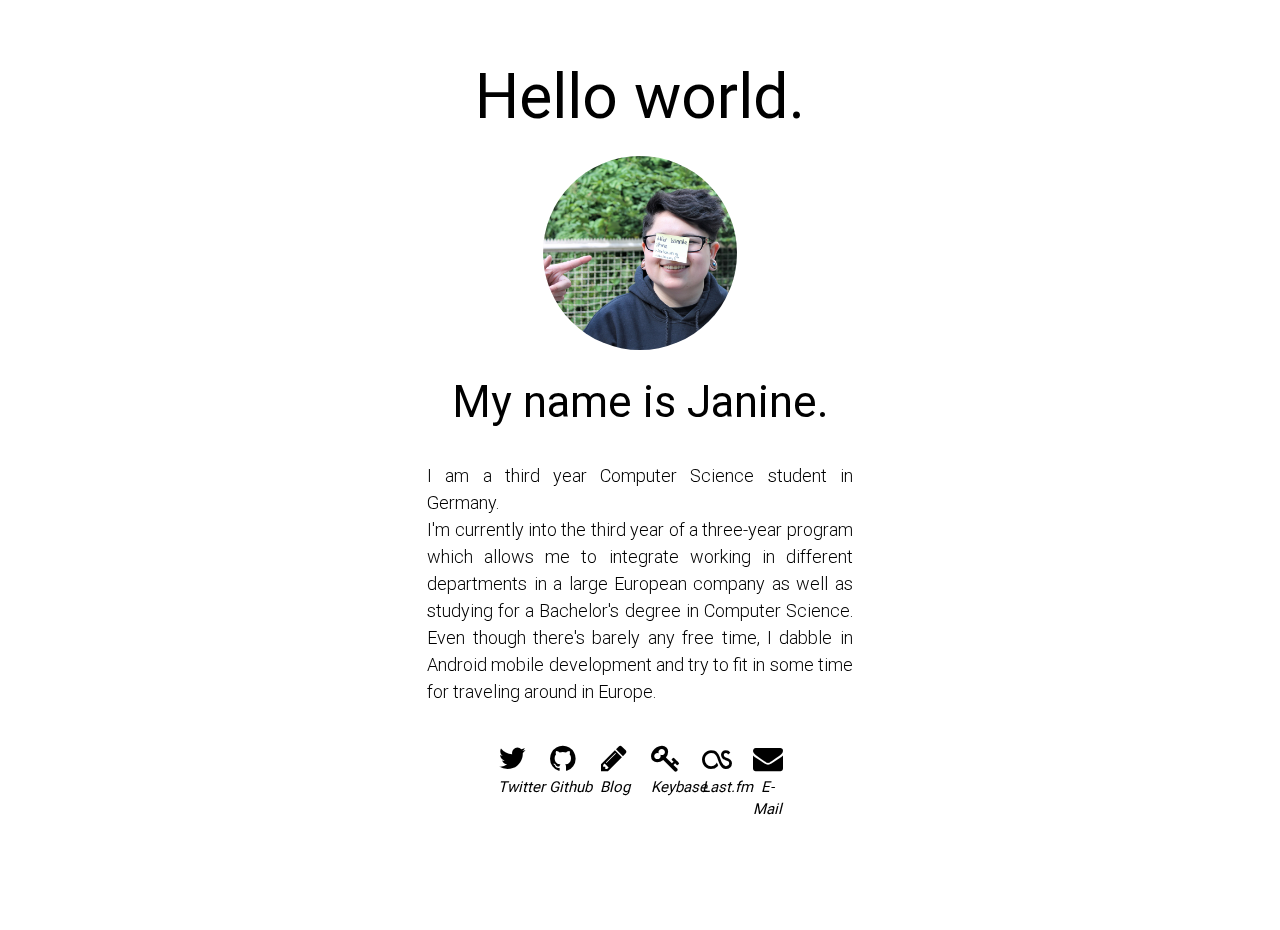
==== index.html @ 8b4a33f1 "text alignment update" ====
<!DOCTYPE html>
<html>
<head>
    <title>Janine's Page.</title>
    <meta charset="UTF-8">
    <meta name="author" content="Janine Kostka">
    <meta name="description" content="A standard web page.">

    <link rel="icon" href="favicon.ico">

    <link rel="stylesheet" type="text/css" href="css/jquery.fullpage.min.css"/>
    <link rel="stylesheet" type="text/css" href="css/style.css"/>
    <link rel="stylesheet" type="text/css" href="css/materialize.min.css">
    <link rel="stylesheet" type="text/css" href="css/font-awesome.min.css">


    <!--Import Google Icon Font-->
    <link href="http://fonts.googleapis.com/icon?family=Material+Icons" rel="stylesheet">
    <!--Import materialize.css-->
    <link type="text/css" rel="stylesheet" href="css/materialize.min.css" media="screen,projection"/>

    <!--Let browser know website is optimized for mobile-->
    <meta name="viewport" content="width=device-width, initial-scale=1.0"/>
</head>


<body>


<div id="fullpage">
    <div class="section fp-section" id="home" data-menuanchor="Homepage">
        <div class="container">
            <div class="row">
                <div class="col s12">
                    <div class="show-on-small hide-on-med-and-up">
                        <h3>Hello world.</h3>
                    </div>
                    <div class="show-on-medium-and-up hide-on-small-and-down">
                        <h1>Hello world.</h1>
                    </div>
                    <div class="container">
                        <div class="row">
                            <div class="col l4 m4 s6 offset-l4 offset-m4 offset-s3">
                                <img src="img/picture.JPG" alt="picture of me" class="circle responsive-img">
                            </div>
                        </div>
                    </div>
                    <div class="show-on-small hide-on-med-and-up">
                        <h5>My name is Janine.</h5>
                    </div>
                    <div class="show-on-medium-and-up hide-on-small-and-down">
                        <h3>My name is Janine.</h3>
                    </div>

                    <p id="about" class="flow-text col offset-m3 m6 s12">I am a third year Computer Science student in
                        Germany.<br/>
                        I'm currently into the third year of a three-year program which allows me to integrate working
                        in different departments in a large European company as well as studying for a Bachelor's
                        degree in Computer Science. Even though there's barely any free time, I dabble in Android
                        mobile development and try to fit in some time for traveling around in Europe.
                    </p>
                </div>
            </div>

            <div class="row">
                <div class="col l4 m2 hide-on-small-and-down"></div>
                <div class="col l4 m8 s12">
                    <div class="row">
                        <div class="col s2 icon-parent">
                            <a href="https://twitter.com/dschiini" target="_blank"><i class="fa fa-twitter fa-2x"
                                                                                      aria-hidden="true"></i><br/>
                                Twitter
                            </a>
                        </div>
                        <div class="col s2 icon-parent">
                            <a href="https://github.com/qn0x" target="_blank"><i class="fa fa-github fa-2x"
                                                                                 aria-hidden="true"></i><br/>
                                Github
                            </a>
                        </div>
                        <div class="col s2 icon-parent">
                            <a href="https://qn0x.xyz/blog/" target="_blank"><i class="fa fa-pencil fa-2x"
                                                                                aria-hidden="true"></i><br/>
                                Blog
                            </a>
                        </div>
                        <div class="col s2 icon-parent">
                            <a href="https://keybase.io/qn0x" target="_blank"><i class="fa fa-key fa-2x"
                                                                                 aria-hidden="true"></i><br/>
                                Keybase
                            </a>
                        </div>
                        <div class="col s2 icon-parent">
                            <a href="https://www.last.fm/user/flakii" target="_blank"><i class="fa fa-lastfm fa-2x"
                                                                                         aria-hidden="true"></i><br/>
                                Last.fm
                            </a>
                        </div>
                        <div class="col s2 icon-parent">
                            <a href="mailto:qn0x@yandex.com" target="_top"><i class="fa fa-envelope fa-2x"
                                                                              aria-hidden="true"></i><br/>
                                E-Mail
                            </a>
                        </div>
                    </div>
                </div>
                <div class="col l4 m2 hide-on-small-and-down"></div>
            </div>


        </div>
    </div>


</div>


<script type="text/javascript" src="js/jquery.min.js"></script>
<script type="text/javascript" src="js/script.js"></script>
<script type="text/javascript" src="js/scrolloverflow.min.js"></script>
<script type="text/javascript" src="js/jquery.fullpage.min.js"></script>
<script type="text/javascript" src="js/materialize.min.js"></script>


</body>

</html>
---- css/style.css ----
a:link { /* unvisited link */
    font-style: italic;
    color: black;
}

a:visited { /* visited link */
    font-style: italic;
    color: black;
}

a:hover { /* mouse over link */
    color: black;
}

a:active { /* selected link */
    color: black;
}

.icon-parent {
    text-align: center;
}

.section {
    background-size: cover;
}

#home {
    background-color: white;
    text-align: center;
}

.fa {
    color: black;
}

.fa:hover {
    color: black
}

div {
    color: black;
}

#snack-small {
    font-size: smaller;
}

#snack-med-and-up {
    font-size: medium;
}

#about {
    text-align: justify;
    text-justify: inter-word;
    font-size: large;
}
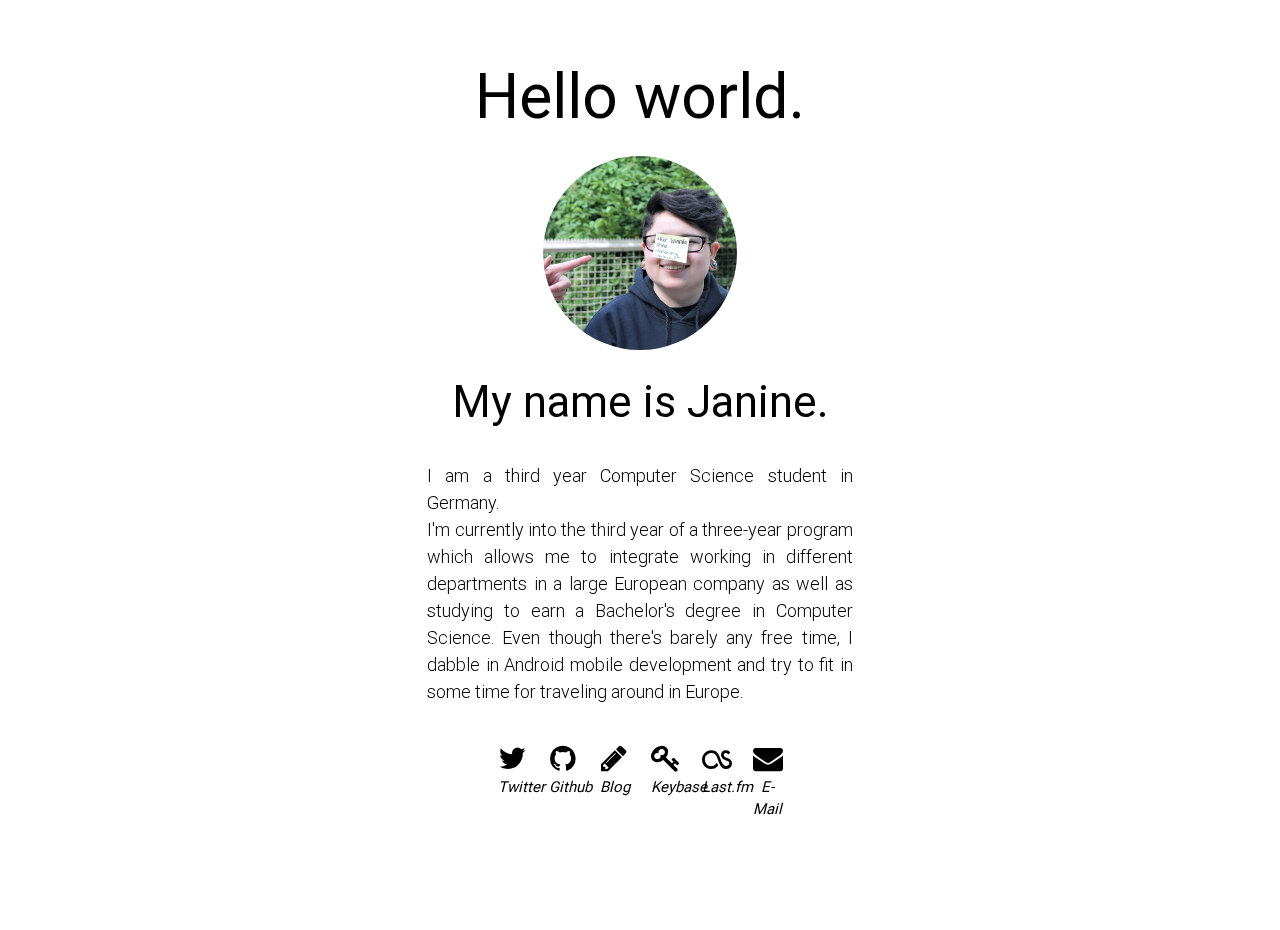
==== commit bc115aff: "add SEO" ====
--- a/index.html
+++ b/index.html
@@ -1,12 +1,13 @@
 <!DOCTYPE html>
 <html>
 <head>
-    <title>Janine's Page.</title>
-    <meta charset="UTF-8">
-    <meta name="author" content="Janine Kostka">
-    <meta name="description" content="A standard web page.">
+    <title>Janine Kostka.</title>
+    <meta charset="UTF-8"/>
+    <meta name="author" content="Janine Kostka - A personal web site."/>
+    <meta name="description" content="This site provides links to my social network profiles and my blog."/>
+    <meta name="keywords" content="blog, personal, social network"/>
 
-    <link rel="icon" href="favicon.ico">
+    <link rel="icon" href="favicon.ico"/>
 
     <link rel="stylesheet" type="text/css" href="css/jquery.fullpage.min.css"/>
     <link rel="stylesheet" type="text/css" href="css/style.css"/>
@@ -15,7 +16,7 @@
 
 
     <!--Import Google Icon Font-->
-    <link href="http://fonts.googleapis.com/icon?family=Material+Icons" rel="stylesheet">
+    <link href="http://fonts.googleapis.com/icon?family=Material+Icons" rel="stylesheet"/>
     <!--Import materialize.css-->
     <link type="text/css" rel="stylesheet" href="css/materialize.min.css" media="screen,projection"/>
 
@@ -55,7 +56,7 @@
                     <p id="about" class="flow-text col offset-m3 m6 s12">I am a third year Computer Science student in
                         Germany.<br/>
                         I'm currently into the third year of a three-year program which allows me to integrate working
-                        in different departments in a large European company as well as studying for a Bachelor's
+                        in different departments in a large European company as well as studying to earn a Bachelor's
                         degree in Computer Science. Even though there's barely any free time, I dabble in Android
                         mobile development and try to fit in some time for traveling around in Europe.
                     </p>
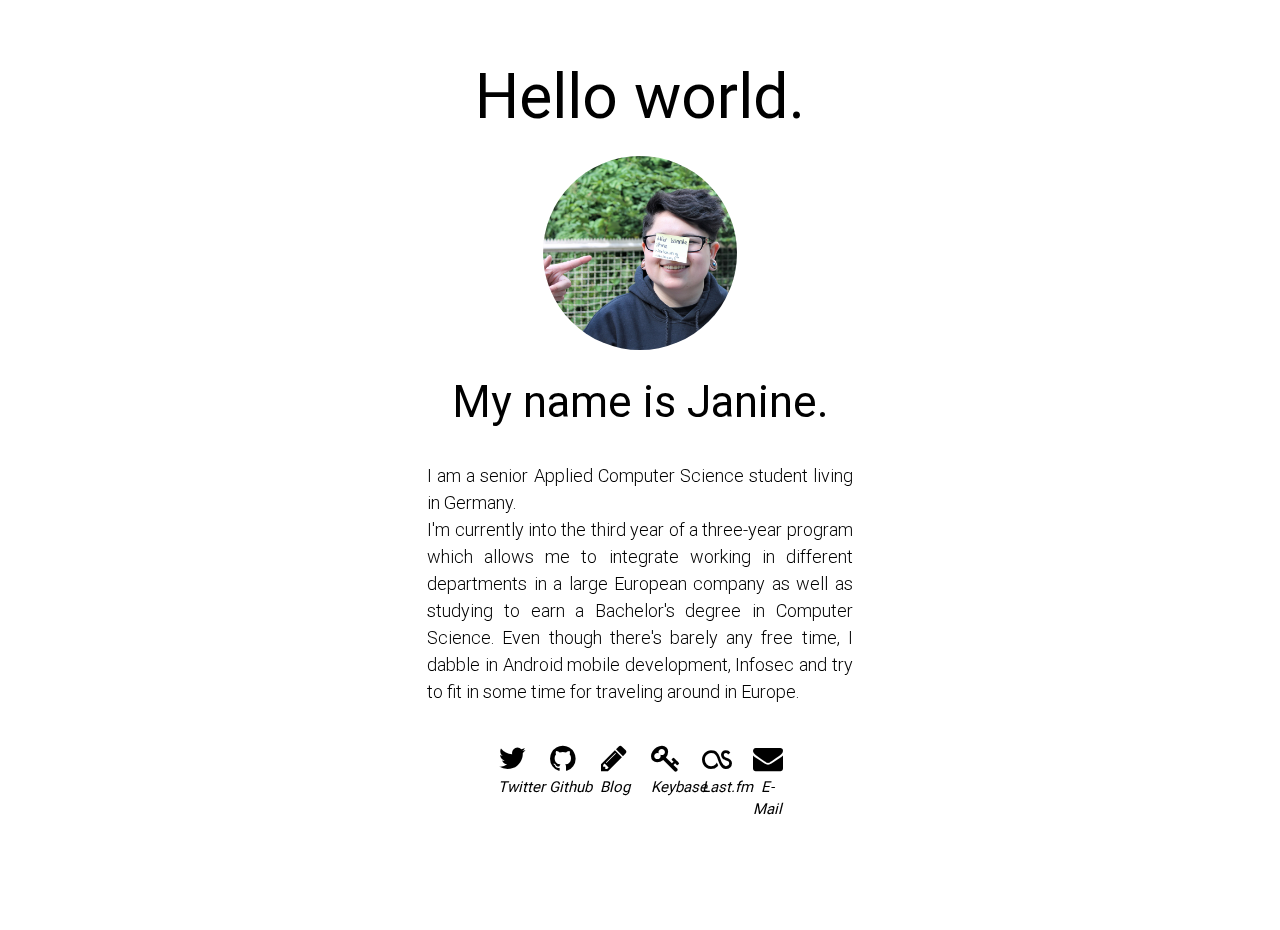
==== commit 59befa71: "update description" ====
--- a/index.html
+++ b/index.html
@@ -53,12 +53,12 @@
                         <h3>My name is Janine.</h3>
                     </div>
 
-                    <p id="about" class="flow-text col offset-m3 m6 s12">I am a third year Computer Science student in
-                        Germany.<br/>
+                    <p id="about" class="flow-text col offset-m3 m6 s12">I am a senior Applied Computer Science student
+                        living in Germany.<br/>
                         I'm currently into the third year of a three-year program which allows me to integrate working
                         in different departments in a large European company as well as studying to earn a Bachelor's
                         degree in Computer Science. Even though there's barely any free time, I dabble in Android
-                        mobile development and try to fit in some time for traveling around in Europe.
+                        mobile development, Infosec and try to fit in some time for traveling around in Europe.
                     </p>
                 </div>
             </div>
@@ -98,7 +98,7 @@
                             </a>
                         </div>
                         <div class="col s2 icon-parent">
-                            <a href="mailto:qn0x@yandex.com" target="_top"><i class="fa fa-envelope fa-2x"
+                            <a href="mailto:janine@qn0x.xyz" target="_top"><i class="fa fa-envelope fa-2x"
                                                                               aria-hidden="true"></i><br/>
                                 E-Mail
                             </a>
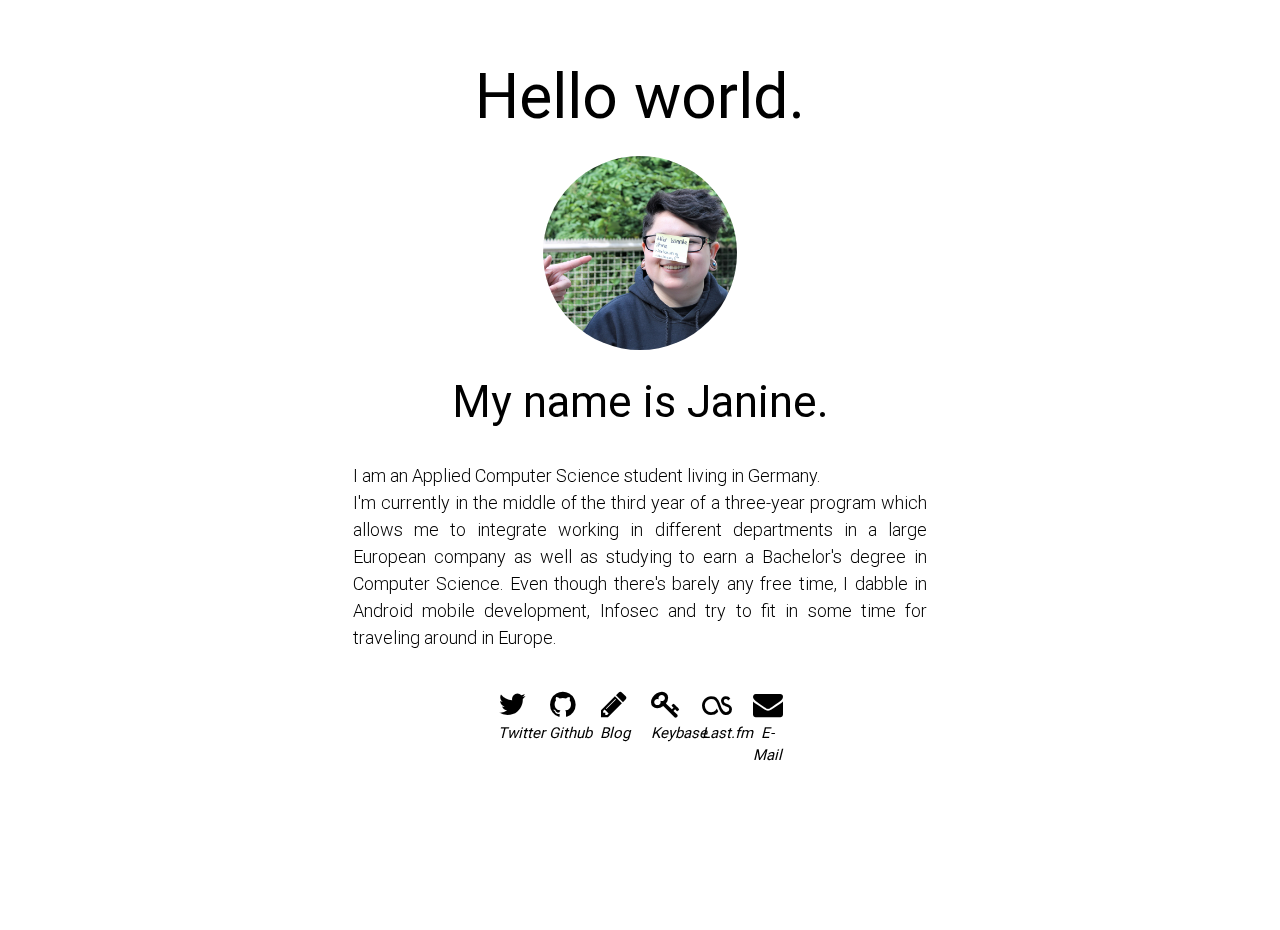
==== commit 5d5c755e: "update" ====
--- a/index.html
+++ b/index.html
@@ -24,10 +24,7 @@
     <meta name="viewport" content="width=device-width, initial-scale=1.0"/>
 </head>
 
-
 <body>
-
-
 <div id="fullpage">
     <div class="section fp-section" id="home" data-menuanchor="Homepage">
         <div class="container">
@@ -53,12 +50,13 @@
                         <h3>My name is Janine.</h3>
                     </div>
 
-                    <p id="about" class="flow-text col offset-m3 m6 s12">I am a senior Applied Computer Science student
-                        living in Germany.<br/>
-                        I'm currently into the third year of a three-year program which allows me to integrate working
-                        in different departments in a large European company as well as studying to earn a Bachelor's
-                        degree in Computer Science. Even though there's barely any free time, I dabble in Android
-                        mobile development, Infosec and try to fit in some time for traveling around in Europe.
+                    <p id="about" class="flow-text col offset-m1 offset-l2 l8 m10 s12">I am an Applied Computer Science
+                        student living in Germany.<br/>
+                        I'm currently in the middle of the third year of a three-year program which allows me to
+                        integrate working in different departments in a large European company as well as studying to
+                        earn a Bachelor's degree in Computer Science. Even though there's barely any free time, I dabble
+                        in Android mobile development, Infosec and try to fit in some time for traveling around in
+                        Europe.
                     </p>
                 </div>
             </div>
@@ -107,14 +105,9 @@
                 </div>
                 <div class="col l4 m2 hide-on-small-and-down"></div>
             </div>
-
-
         </div>
     </div>
-
-
 </div>
-
 
 <script type="text/javascript" src="js/jquery.min.js"></script>
 <script type="text/javascript" src="js/script.js"></script>
@@ -122,7 +115,6 @@
 <script type="text/javascript" src="js/jquery.fullpage.min.js"></script>
 <script type="text/javascript" src="js/materialize.min.js"></script>
 
-
 </body>
 
 </html>
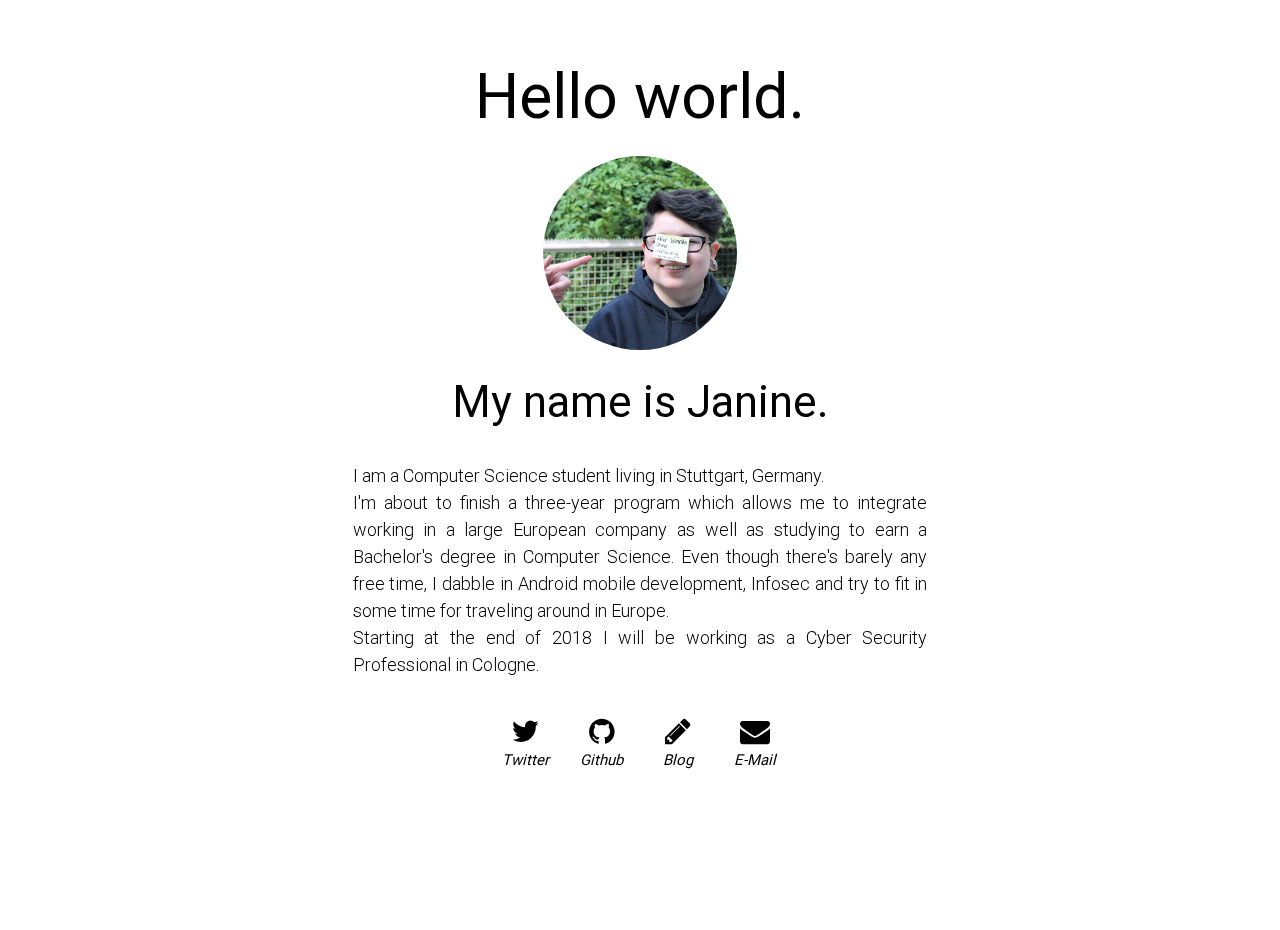
==== commit 6033e7d2: "content update" ====
--- a/index.html
+++ b/index.html
@@ -50,52 +50,40 @@
                         <h3>My name is Janine.</h3>
                     </div>
 
-                    <p id="about" class="flow-text col offset-m1 offset-l2 l8 m10 s12">I am an Applied Computer Science
-                        student living in Germany.<br/>
-                        I'm currently in the middle of the third year of a three-year program which allows me to
-                        integrate working in different departments in a large European company as well as studying to
-                        earn a Bachelor's degree in Computer Science. Even though there's barely any free time, I dabble
-                        in Android mobile development, Infosec and try to fit in some time for traveling around in
-                        Europe.
+                    <p id="about" class="flow-text col offset-m1 offset-l2 l8 m10 s12">I am a Computer Science
+                        student living in Stuttgart, Germany.<br/>
+                        I'm about to finish a three-year program which allows me to integrate working in a large
+                        European company as well as studying to earn a Bachelor's degree in Computer Science. Even
+                        though there's barely any free time, I dabble in Android mobile development, Infosec and try to
+                        fit in some time for traveling around in Europe.<br/>
+                        Starting at the end of 2018 I will be working as a Cyber Security Professional in Cologne.
                     </p>
                 </div>
             </div>
 
             <div class="row">
-                <div class="col l4 m2 hide-on-small-and-down"></div>
-                <div class="col l4 m8 s12">
+                <div class="col l4 m1 hide-on-small-and-down"></div>
+                <div class="col l4 m10 s12">
                     <div class="row">
-                        <div class="col s2 icon-parent">
+                        <div class="col s3 icon-parent">
                             <a href="https://twitter.com/dschiini" target="_blank"><i class="fa fa-twitter fa-2x"
                                                                                       aria-hidden="true"></i><br/>
                                 Twitter
                             </a>
                         </div>
-                        <div class="col s2 icon-parent">
+                        <div class="col s3 icon-parent">
                             <a href="https://github.com/qn0x" target="_blank"><i class="fa fa-github fa-2x"
                                                                                  aria-hidden="true"></i><br/>
                                 Github
                             </a>
                         </div>
-                        <div class="col s2 icon-parent">
+                        <div class="col s3 icon-parent">
                             <a href="https://qn0x.xyz/blog/" target="_blank"><i class="fa fa-pencil fa-2x"
                                                                                 aria-hidden="true"></i><br/>
                                 Blog
                             </a>
                         </div>
-                        <div class="col s2 icon-parent">
-                            <a href="https://keybase.io/qn0x" target="_blank"><i class="fa fa-key fa-2x"
-                                                                                 aria-hidden="true"></i><br/>
-                                Keybase
-                            </a>
-                        </div>
-                        <div class="col s2 icon-parent">
-                            <a href="https://www.last.fm/user/flakii" target="_blank"><i class="fa fa-lastfm fa-2x"
-                                                                                         aria-hidden="true"></i><br/>
-                                Last.fm
-                            </a>
-                        </div>
-                        <div class="col s2 icon-parent">
+                        <div class="col s3 icon-parent">
                             <a href="mailto:janine@qn0x.xyz" target="_top"><i class="fa fa-envelope fa-2x"
                                                                               aria-hidden="true"></i><br/>
                                 E-Mail
@@ -103,14 +91,14 @@
                         </div>
                     </div>
                 </div>
-                <div class="col l4 m2 hide-on-small-and-down"></div>
+                <div class="col l4 m1 hide-on-small-and-down"></div>
             </div>
         </div>
     </div>
 </div>
 
 <script type="text/javascript" src="js/jquery.min.js"></script>
-<script type="text/javascript" src="js/script.js"></script>
+<script type="text/javascript" src="index.js"></script>
 <script type="text/javascript" src="js/scrolloverflow.min.js"></script>
 <script type="text/javascript" src="js/jquery.fullpage.min.js"></script>
 <script type="text/javascript" src="js/materialize.min.js"></script>
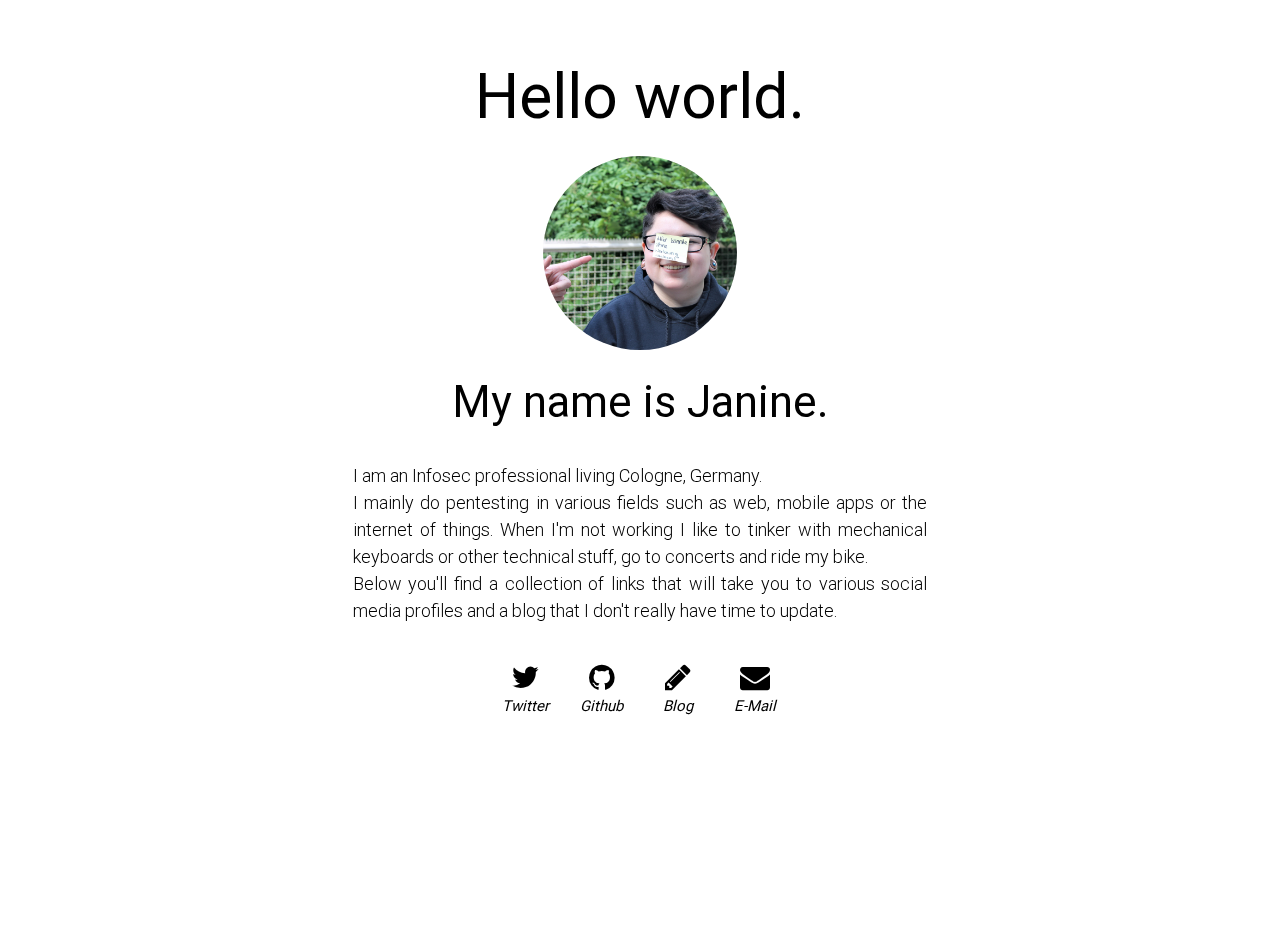
==== commit 424da380: "Update index.html" ====
--- a/index.html
+++ b/index.html
@@ -50,13 +50,10 @@
                         <h3>My name is Janine.</h3>
                     </div>
 
-                    <p id="about" class="flow-text col offset-m1 offset-l2 l8 m10 s12">I am a Computer Science
-                        student living in Stuttgart, Germany.<br/>
-                        I'm about to finish a three-year program which allows me to integrate working in a large
-                        European company as well as studying to earn a Bachelor's degree in Computer Science. Even
-                        though there's barely any free time, I dabble in Android mobile development, Infosec and try to
-                        fit in some time for traveling around in Europe.<br/>
-                        Starting at the end of 2018 I will be working as a Cyber Security Professional in Cologne.
+                    <p id="about" class="flow-text col offset-m1 offset-l2 l8 m10 s12">I am an Infosec professional living Cologne, Germany.<br/>
+                        I mainly do pentesting in various fields such as web, mobile apps or the internet of things. 
+                        When I'm not working I like to tinker with mechanical keyboards or other technical stuff, go to concerts and ride my bike.<br/>
+                        Below you'll find a collection of links that will take you to various social media profiles and a blog that I don't really have time to update.
                     </p>
                 </div>
             </div>
